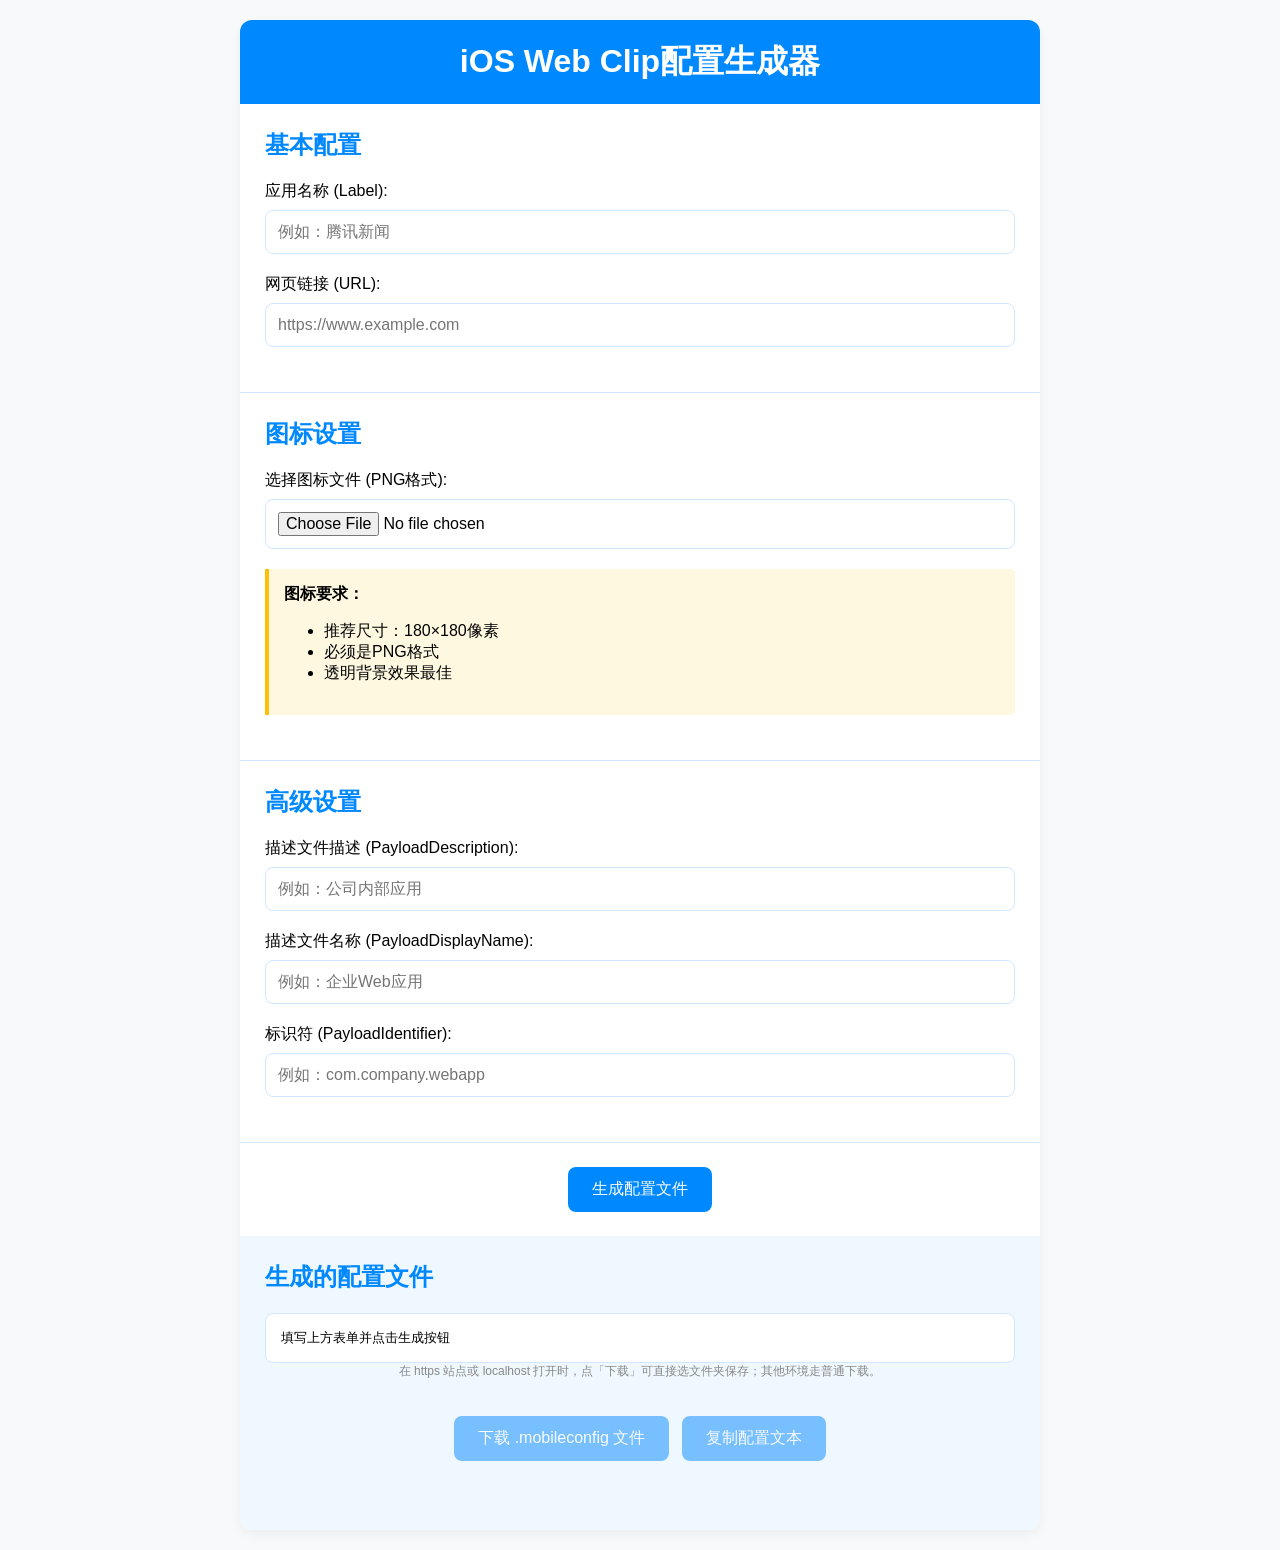
==== ios-web/index.html @ 89bfd594 "Add iOS Web Clip configuration generator HTML filegen yes" ====
<!DOCTYPE html>
<html lang="zh-CN">
<head>
    <meta charset="UTF-8">
    <meta name="viewport" content="width=device-width, initial-scale=1.0">
    <title>iOS Web Clip配置生成器</title>
    <style>
        :root {
            --primary: #0088ff;
            --secondary: #f0f8ff;
            --border: #d1e7ff;
        }
        body {
            font-family: -apple-system, BlinkMacSystemFont, 'Segoe UI', sans-serif;
            max-width: 800px;
            margin: 0 auto;
            padding: 20px;
            background-color: #f8f9fa;
        }
        .container {
            background: white;
            border-radius: 12px;
            box-shadow: 0 4px 12px rgba(0,0,0,0.05);
            overflow: hidden;
        }
        header {
            background: var(--primary);
            color: white;
            padding: 20px;
            text-align: center;
        }
        h1 {
            margin: 0;
            font-weight: 600;
        }
        .form-section {
            padding: 25px;
            border-bottom: 1px solid var(--border);
        }
        h2 {
            color: var(--primary);
            margin-top: 0;
        }
        .form-group {
            margin-bottom: 20px;
        }
        label {
            display: block;
            margin-bottom: 8px;
            font-weight: 500;
        }
        input, textarea {
            width: 100%;
            padding: 12px;
            border: 1px solid var(--border);
            border-radius: 8px;
            font-size: 16px;
            box-sizing: border-box;
        }
        textarea {
            min-height: 120px;
            font-family: monospace;
            resize: vertical;
        }
        .btn {
            background: var(--primary);
            color: white;
            border: none;
            padding: 12px 24px;
            border-radius: 8px;
            font-size: 16px;
            cursor: pointer;
            display: inline-block;
            transition: background 0.2s;
            margin: 4px;
        }
        .btn:hover {
            background: #0066cc;
        }
        .btn:disabled {
            opacity: 0.5;
            cursor: not-allowed;
        }
        .btn-container {
            text-align: center;
            padding: 20px;
        }
        .output-section {
            padding: 25px;
            background: var(--secondary);
        }
        .output-box {
            background: white;
            border: 1px solid var(--border);
            border-radius: 8px;
            padding: 15px;
            margin-top: 15px;
            overflow-x: auto;
        }
        pre {
            margin: 0;
            white-space: pre-wrap;
            word-break: break-all;
        }
        .instructions {
            background: #fff8e1;
            border-left: 4px solid #ffc107;
            padding: 15px;
            margin: 20px 0;
            border-radius: 0 4px 4px 0;
        }
        .hint {
            text-align: center;
            font-size: 12px;
            color: #888;
            margin: 0 0 12px;
        }
        .status {
            text-align: center;
            font-size: 14px;
            color: #0066cc;
            min-height: 20px;
            margin: 0;
        }
    </style>
</head>
<body>
    <div class="container">
        <header>
            <h1>iOS Web Clip配置生成器</h1>
        </header>
        
        <div class="form-section">
            <h2>基本配置</h2>
            <div class="form-group">
                <label for="appName">应用名称 (Label):</label>
                <input type="text" id="appName" placeholder="例如：腾讯新闻">
            </div>
            <div class="form-group">
                <label for="url">网页链接 (URL):</label>
                <input type="url" id="url" placeholder="https://www.example.com">
            </div>
        </div>
        
        <div class="form-section">
            <h2>图标设置</h2>
            <div class="form-group">
                <label for="iconFile">选择图标文件 (PNG格式):</label>
                <input type="file" id="iconFile" accept=".png">
            </div>
            <div class="instructions">
                <strong>图标要求：</strong>
                <ul>
                    <li>推荐尺寸：180×180像素</li>
                    <li>必须是PNG格式</li>
                    <li>透明背景效果最佳</li>
                </ul>
            </div>
        </div>
        
        <div class="form-section">
            <h2>高级设置</h2>
            <div class="form-group">
                <label for="description">描述文件描述 (PayloadDescription):</label>
                <input type="text" id="description" placeholder="例如：公司内部应用">
            </div>
            <div class="form-group">
                <label for="displayName">描述文件名称 (PayloadDisplayName):</label>
                <input type="text" id="displayName" placeholder="例如：企业Web应用">
            </div>
            <div class="form-group">
                <label for="identifier">标识符 (PayloadIdentifier):</label>
                <input type="text" id="identifier" placeholder="例如：com.company.webapp">
            </div>
        </div>
        
        <div class="btn-container">
            <button class="btn" id="generateBtn">生成配置文件</button>
        </div>
        
        <div class="output-section">
            <h2>生成的配置文件</h2>
            <div class="output-box">
                <pre id="output">填写上方表单并点击生成按钮</pre>
            </div>
            <p class="hint">在 https 站点或 localhost 打开时，点「下载」可直接选文件夹保存；其他环境走普通下载。</p>
            <div class="btn-container">
                <button class="btn" id="downloadBtn" disabled>下载 .mobileconfig 文件</button>
                <button class="btn" id="copyBtn" disabled>复制配置文本</button>
            </div>
            <p class="status" id="status"></p>
        </div>
    </div>

    <script>
        // 缓存常用元素，避免重复查询 DOM
        const els = {
            appName: document.getElementById('appName'),
            url: document.getElementById('url'),
            description: document.getElementById('description'),
            displayName: document.getElementById('displayName'),
            identifier: document.getElementById('identifier'),
            iconFile: document.getElementById('iconFile'),
            output: document.getElementById('output'),
            generateBtn: document.getElementById('generateBtn'),
            downloadBtn: document.getElementById('downloadBtn'),
            copyBtn: document.getElementById('copyBtn'),
            statusEl: document.getElementById('status'),
        };

        els.generateBtn.addEventListener('click', generateConfig);
        els.downloadBtn.addEventListener('click', downloadConfig);
        els.copyBtn.addEventListener('click', copyConfig);

        function setStatus(msg) {
            els.statusEl.textContent = msg;
        }

        // XML 转义：用户输入含 & < > 时（带查询参数的 URL 最易踩坑）会导致 plist 损坏
        function escapeXml(s) {
            return String(s)
                .replace(/&/g, '&amp;')
                .replace(/</g, '&lt;')
                .replace(/>/g, '&gt;');
        }

        // 生成 RFC 4122 v4 UUID（自定义实现，兼容 file:// 等非安全上下文）
        function generateUUID() {
            return 'xxxxxxxx-xxxx-4xxx-yxxx-xxxxxxxxxxxx'.replace(/[xy]/g, function(c) {
                const r = Math.random() * 16 | 0,
                    v = c === 'x' ? r : (r & 0x3 | 0x8);
                return v.toString(16);
            });
        }

        function generateConfig() {
            const appName = els.appName.value.trim() || '我的Web应用';
            const url = els.url.value.trim() || 'https://www.example.com';
            const description = els.description.value.trim() || 'Web Clip描述文件';
            const displayName = els.displayName.value.trim() || 'Web应用配置';
            const identifier = els.identifier.value.trim() || 'com.example.webclip';

            const fileInput = els.iconFile;
            if (fileInput.files.length > 0) {
                const reader = new FileReader();
                reader.onload = function(e) {
                    const iconData = (e.target.result.split(',')[1]) || '';
                    createConfig(appName, url, description, displayName, identifier, iconData);
                };
                reader.onerror = function() {
                    els.output.textContent = '图标读取失败，请重新选择文件';
                };
                reader.readAsDataURL(fileInput.files[0]);
            } else {
                createConfig(appName, url, description, displayName, identifier, '');
            }
        }

        function createConfig(appName, url, description, displayName, identifier, iconData) {
            const outerUUID = generateUUID();
            const innerUUID = generateUUID();

            // 没有图标时省略 Icon 键，避免生成无效的 <data></data>
            const iconBlock = iconData
                ? '            <key>Icon</key>\n            <data>' + iconData + '</data>\n'
                : '';

            const config =
'<?xml version="1.0" encoding="UTF-8"?>\n' +
'<!DOCTYPE plist PUBLIC "-//Apple//DTD PLIST 1.0//EN" "http://www.apple.com/DTDs/PropertyList-1.0.dtd">\n' +
'<plist version="1.0">\n' +
'<dict>\n' +
'    <key>PayloadContent</key>\n' +
'    <array>\n' +
'        <dict>\n' +
'            <key>FullScreen</key>\n' +
'            <true/>\n' +
iconBlock +
'            <key>IsRemovable</key>\n' +
'            <true/>\n' +
'            <key>Label</key>\n' +
'            <string>' + escapeXml(appName) + '</string>\n' +
'            <key>PayloadDescription</key>\n' +
'            <string>' + escapeXml(description) + '</string>\n' +
'            <key>PayloadDisplayName</key>\n' +
'            <string>' + escapeXml(displayName) + '</string>\n' +
'            <key>PayloadIdentifier</key>\n' +
'            <string>' + escapeXml(identifier) + '.config</string>\n' +
'            <key>PayloadType</key>\n' +
'            <string>com.apple.webClip.managed</string>\n' +
'            <key>PayloadUUID</key>\n' +
'            <string>' + innerUUID + '</string>\n' +
'            <key>PayloadVersion</key>\n' +
'            <integer>1</integer>\n' +
'            <key>Precomposed</key>\n' +
'            <true/>\n' +
'            <key>URL</key>\n' +
'            <string>' + escapeXml(url) + '</string>\n' +
'        </dict>\n' +
'    </array>\n' +
'    <key>PayloadDescription</key>\n' +
'    <string>' + escapeXml(description) + '</string>\n' +
'    <key>PayloadDisplayName</key>\n' +
'    <string>' + escapeXml(displayName) + '</string>\n' +
'    <key>PayloadIdentifier</key>\n' +
'    <string>' + escapeXml(identifier) + '.package</string>\n' +
'    <key>PayloadRemovalDisallowed</key>\n' +
'    <false/>\n' +
'    <key>PayloadType</key>\n' +
'    <string>Configuration</string>\n' +
'    <key>PayloadUUID</key>\n' +
'    <string>' + outerUUID + '</string>\n' +
'    <key>PayloadVersion</key>\n' +
'    <integer>1</integer>\n' +
'</dict>\n' +
'</plist>';

            els.output.textContent = config;
            els.downloadBtn.disabled = false;
            els.copyBtn.disabled = false;
            setStatus('配置已生成，可下载或直接复制');
        }

        function safeFileName() {
            const raw = (els.identifier.value.trim() || els.appName.value.trim() || 'webclip');
            return raw.replace(/[^a-zA-Z0-9._-]/g, '_');
        }

        function downloadConfig() {
            const config = els.output.textContent;
            if (!config) return;
            const fileName = safeFileName() + '.mobileconfig';

            // https/localhost 下优先用 File System Access API，可直接选本地文件夹落盘
            if (typeof window.showSaveFilePicker === 'function') {
                saveWithPicker(config, fileName).catch(function(err) {
                    if (err && err.name === 'AbortError') return; // 用户取消，静默忽略
                    console.error(err);
                    fallbackDownload(config, fileName);
                });
                return;
            }
            fallbackDownload(config, fileName);
        }

        async function saveWithPicker(config, fileName) {
            const handle = await window.showSaveFilePicker({
                suggestedName: fileName,
                types: [{
                    description: 'Apple 配置描述文件',
                    accept: { 'application/x-apple-aspen-config': ['.mobileconfig'] }
                }]
            });
            const writable = await handle.createWritable();
            await writable.write(config);
            await writable.close();
            setStatus('✅ 已保存：' + handle.name);
        }

        function fallbackDownload(config, fileName) {
            const blob = new Blob([config], { type: 'application/x-apple-aspen-config' });
            const url = URL.createObjectURL(blob);
            const a = document.createElement('a');
            a.href = url;
            a.download = fileName;
            document.body.appendChild(a);
            a.click();
            document.body.removeChild(a);
            URL.revokeObjectURL(url);
            setStatus('✅ 已触发下载：' + fileName + '（若未弹出，请检查浏览器下载设置）');
        }

        function copyConfig() {
            const config = els.output.textContent;
            if (!config) return;
            if (navigator.clipboard && window.isSecureContext) {
                navigator.clipboard.writeText(config).then(
                    function() { setStatus('✅ 已复制到剪贴板'); },
                    function() { legacyCopy(config); }
                );
            } else {
                legacyCopy(config);
            }
        }

        function legacyCopy(config) {
            const ta = document.createElement('textarea');
            ta.value = config;
            ta.setAttribute('readonly', '');
            ta.style.position = 'fixed';
            ta.style.top = '-1000px';
            ta.style.opacity = '0';
            document.body.appendChild(ta);
            ta.focus();
            ta.select();
            let ok = false;
            try { ok = document.execCommand('copy'); } catch (e) { ok = false; }
            document.body.removeChild(ta);
            setStatus(ok ? '✅ 已复制到剪贴板' : '⚠️ 复制失败，请手动框选上方文本复制');
        }
    </script>
</body>
</html>
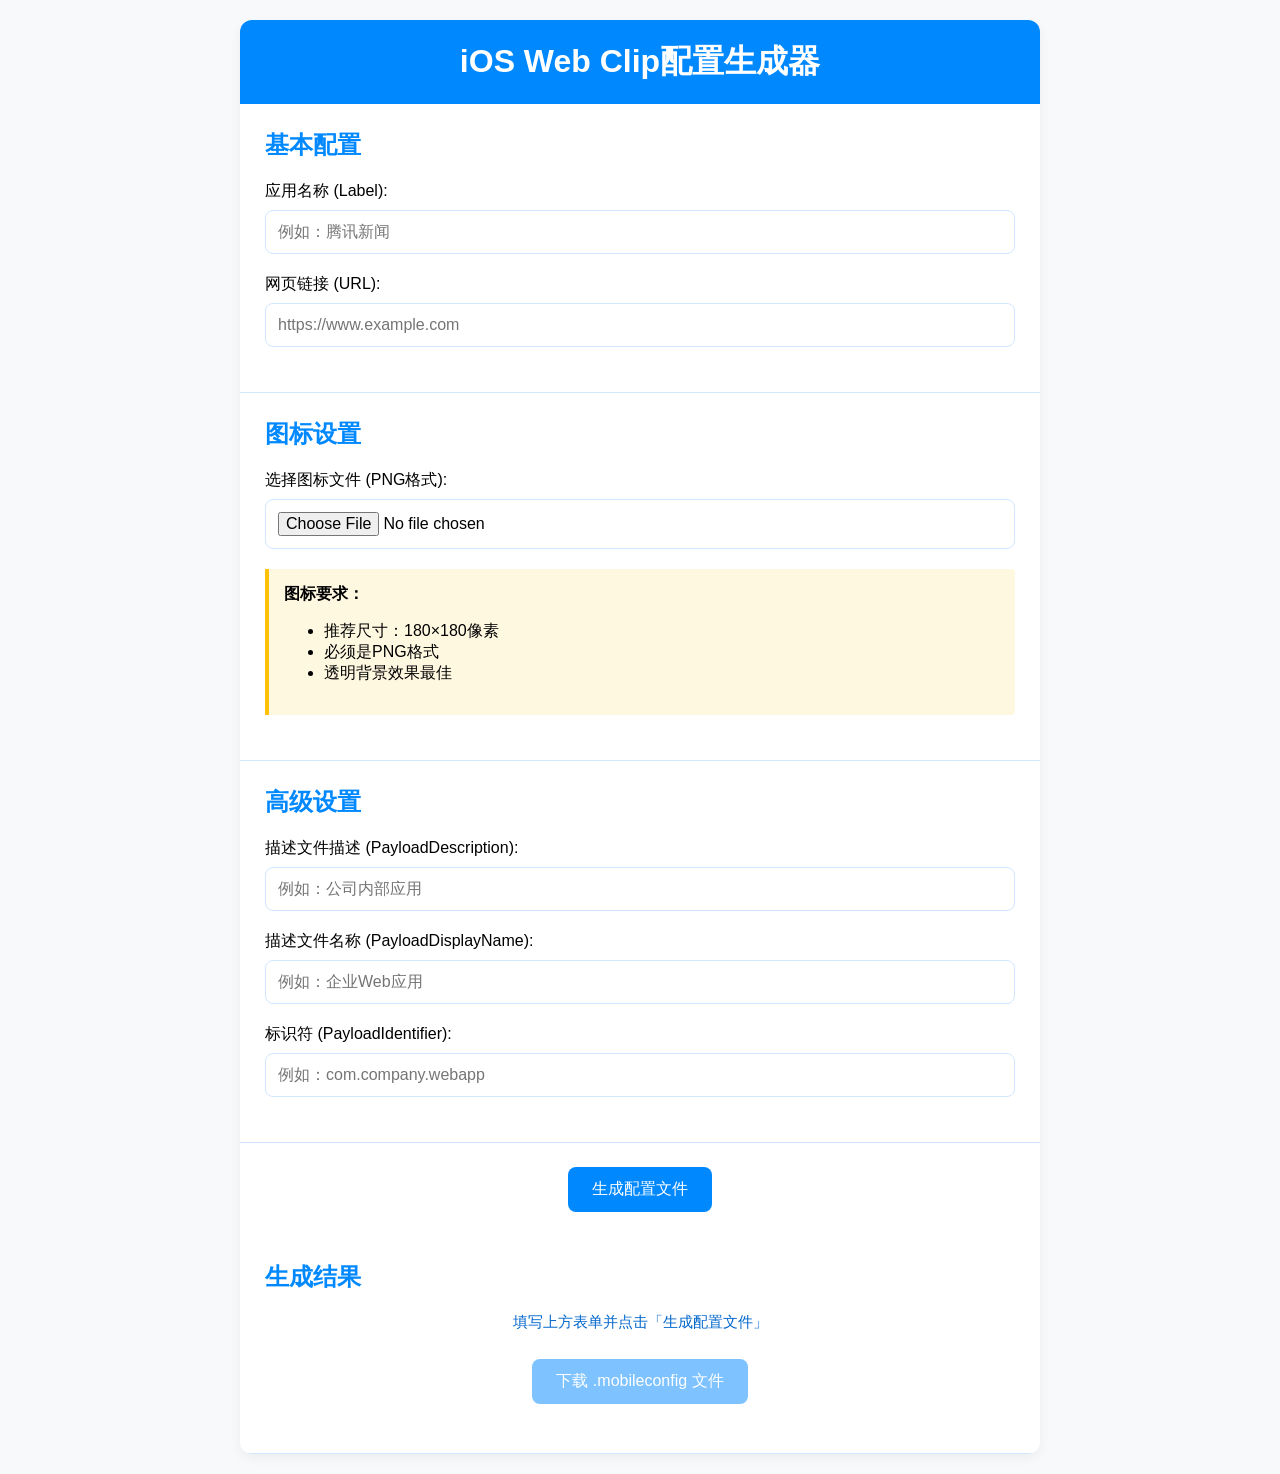
==== commit c8037c72: "Update index.html" ====
--- a/ios-web/index.html
+++ b/ios-web/index.html
@@ -57,11 +57,6 @@
             font-size: 16px;
             box-sizing: border-box;
         }
-        textarea {
-            min-height: 120px;
-            font-family: monospace;
-            resize: vertical;
-        }
         .btn {
             background: var(--primary);
             color: white;
@@ -85,23 +80,6 @@
             text-align: center;
             padding: 20px;
         }
-        .output-section {
-            padding: 25px;
-            background: var(--secondary);
-        }
-        .output-box {
-            background: white;
-            border: 1px solid var(--border);
-            border-radius: 8px;
-            padding: 15px;
-            margin-top: 15px;
-            overflow-x: auto;
-        }
-        pre {
-            margin: 0;
-            white-space: pre-wrap;
-            word-break: break-all;
-        }
         .instructions {
             background: #fff8e1;
             border-left: 4px solid #ffc107;
@@ -109,18 +87,15 @@
             margin: 20px 0;
             border-radius: 0 4px 4px 0;
         }
-        .hint {
-            text-align: center;
-            font-size: 12px;
-            color: #888;
-            margin: 0 0 12px;
-        }
         .status {
             text-align: center;
-            font-size: 14px;
+            font-size: 15px;
             color: #0066cc;
-            min-height: 20px;
+            min-height: 22px;
             margin: 0;
+        }
+        .status.error {
+            color: #d32f2f;
         }
     </style>
 </head>
@@ -129,7 +104,7 @@
         <header>
             <h1>iOS Web Clip配置生成器</h1>
         </header>
-        
+
         <div class="form-section">
             <h2>基本配置</h2>
             <div class="form-group">
@@ -141,7 +116,7 @@
                 <input type="url" id="url" placeholder="https://www.example.com">
             </div>
         </div>
-        
+
         <div class="form-section">
             <h2>图标设置</h2>
             <div class="form-group">
@@ -157,7 +132,7 @@
                 </ul>
             </div>
         </div>
-        
+
         <div class="form-section">
             <h2>高级设置</h2>
             <div class="form-group">
@@ -173,22 +148,17 @@
                 <input type="text" id="identifier" placeholder="例如：com.company.webapp">
             </div>
         </div>
-        
+
         <div class="btn-container">
             <button class="btn" id="generateBtn">生成配置文件</button>
         </div>
-        
-        <div class="output-section">
-            <h2>生成的配置文件</h2>
-            <div class="output-box">
-                <pre id="output">填写上方表单并点击生成按钮</pre>
-            </div>
-            <p class="hint">在 https 站点或 localhost 打开时，点「下载」可直接选文件夹保存；其他环境走普通下载。</p>
+
+        <div class="form-section">
+            <h2>生成结果</h2>
+            <p class="status" id="status">填写上方表单并点击「生成配置文件」</p>
             <div class="btn-container">
                 <button class="btn" id="downloadBtn" disabled>下载 .mobileconfig 文件</button>
-                <button class="btn" id="copyBtn" disabled>复制配置文本</button>
-            </div>
-            <p class="status" id="status"></p>
+            </div>
         </div>
     </div>
 
@@ -201,19 +171,20 @@
             displayName: document.getElementById('displayName'),
             identifier: document.getElementById('identifier'),
             iconFile: document.getElementById('iconFile'),
-            output: document.getElementById('output'),
             generateBtn: document.getElementById('generateBtn'),
             downloadBtn: document.getElementById('downloadBtn'),
-            copyBtn: document.getElementById('copyBtn'),
             statusEl: document.getElementById('status'),
         };
 
+        let lastConfig = '';   // 生成的配置内容（不展示，仅用于下载）
+        let lastName = '';     // 生成的文件名
+
         els.generateBtn.addEventListener('click', generateConfig);
         els.downloadBtn.addEventListener('click', downloadConfig);
-        els.copyBtn.addEventListener('click', copyConfig);
-
-        function setStatus(msg) {
+
+        function setStatus(msg, isError) {
             els.statusEl.textContent = msg;
+            els.statusEl.classList.toggle('error', !!isError);
         }
 
         // XML 转义：用户输入含 & < > 时（带查询参数的 URL 最易踩坑）会导致 plist 损坏
@@ -248,7 +219,7 @@
                     createConfig(appName, url, description, displayName, identifier, iconData);
                 };
                 reader.onerror = function() {
-                    els.output.textContent = '图标读取失败，请重新选择文件';
+                    setStatus('⚠️ 图标读取失败，请重新选择文件', true);
                 };
                 reader.readAsDataURL(fileInput.files[0]);
             } else {
@@ -315,88 +286,31 @@
 '</dict>\n' +
 '</plist>';
 
-            els.output.textContent = config;
+            lastConfig = config;
+            lastName = safeFileName(appName) + '.mobileconfig';
             els.downloadBtn.disabled = false;
-            els.copyBtn.disabled = false;
-            setStatus('配置已生成，可下载或直接复制');
-        }
-
-        function safeFileName() {
-            const raw = (els.identifier.value.trim() || els.appName.value.trim() || 'webclip');
-            return raw.replace(/[^a-zA-Z0-9._-]/g, '_');
-        }
-
+            setStatus('✅ 配置已生成：' + lastName + '，点下方按钮即可下载');
+        }
+
+        // 文件名 = 应用名称（保留中文，仅剔除文件系统非法字符）
+        function safeFileName(name) {
+            const raw = (name && name.trim()) || 'webclip';
+            return raw.replace(/[\\/:*?"<>|]/g, '_').replace(/\s+/g, '_');
+        }
+
+        // 直接下载：点一下立即触发，文件名用应用名称（不弹文件夹选择器、不展示代码）
         function downloadConfig() {
-            const config = els.output.textContent;
-            if (!config) return;
-            const fileName = safeFileName() + '.mobileconfig';
-
-            // https/localhost 下优先用 File System Access API，可直接选本地文件夹落盘
-            if (typeof window.showSaveFilePicker === 'function') {
-                saveWithPicker(config, fileName).catch(function(err) {
-                    if (err && err.name === 'AbortError') return; // 用户取消，静默忽略
-                    console.error(err);
-                    fallbackDownload(config, fileName);
-                });
-                return;
-            }
-            fallbackDownload(config, fileName);
-        }
-
-        async function saveWithPicker(config, fileName) {
-            const handle = await window.showSaveFilePicker({
-                suggestedName: fileName,
-                types: [{
-                    description: 'Apple 配置描述文件',
-                    accept: { 'application/x-apple-aspen-config': ['.mobileconfig'] }
-                }]
-            });
-            const writable = await handle.createWritable();
-            await writable.write(config);
-            await writable.close();
-            setStatus('✅ 已保存：' + handle.name);
-        }
-
-        function fallbackDownload(config, fileName) {
-            const blob = new Blob([config], { type: 'application/x-apple-aspen-config' });
-            const url = URL.createObjectURL(blob);
+            if (!lastConfig) return;
+            const blob = new Blob([lastConfig], { type: 'application/x-apple-aspen-config' });
+            const objUrl = URL.createObjectURL(blob);
             const a = document.createElement('a');
-            a.href = url;
-            a.download = fileName;
+            a.href = objUrl;
+            a.download = lastName;
             document.body.appendChild(a);
             a.click();
             document.body.removeChild(a);
-            URL.revokeObjectURL(url);
-            setStatus('✅ 已触发下载：' + fileName + '（若未弹出，请检查浏览器下载设置）');
-        }
-
-        function copyConfig() {
-            const config = els.output.textContent;
-            if (!config) return;
-            if (navigator.clipboard && window.isSecureContext) {
-                navigator.clipboard.writeText(config).then(
-                    function() { setStatus('✅ 已复制到剪贴板'); },
-                    function() { legacyCopy(config); }
-                );
-            } else {
-                legacyCopy(config);
-            }
-        }
-
-        function legacyCopy(config) {
-            const ta = document.createElement('textarea');
-            ta.value = config;
-            ta.setAttribute('readonly', '');
-            ta.style.position = 'fixed';
-            ta.style.top = '-1000px';
-            ta.style.opacity = '0';
-            document.body.appendChild(ta);
-            ta.focus();
-            ta.select();
-            let ok = false;
-            try { ok = document.execCommand('copy'); } catch (e) { ok = false; }
-            document.body.removeChild(ta);
-            setStatus(ok ? '✅ 已复制到剪贴板' : '⚠️ 复制失败，请手动框选上方文本复制');
+            URL.revokeObjectURL(objUrl);
+            setStatus('✅ 已开始下载：' + lastName + '（默认保存到浏览器下载目录）');
         }
     </script>
 </body>
